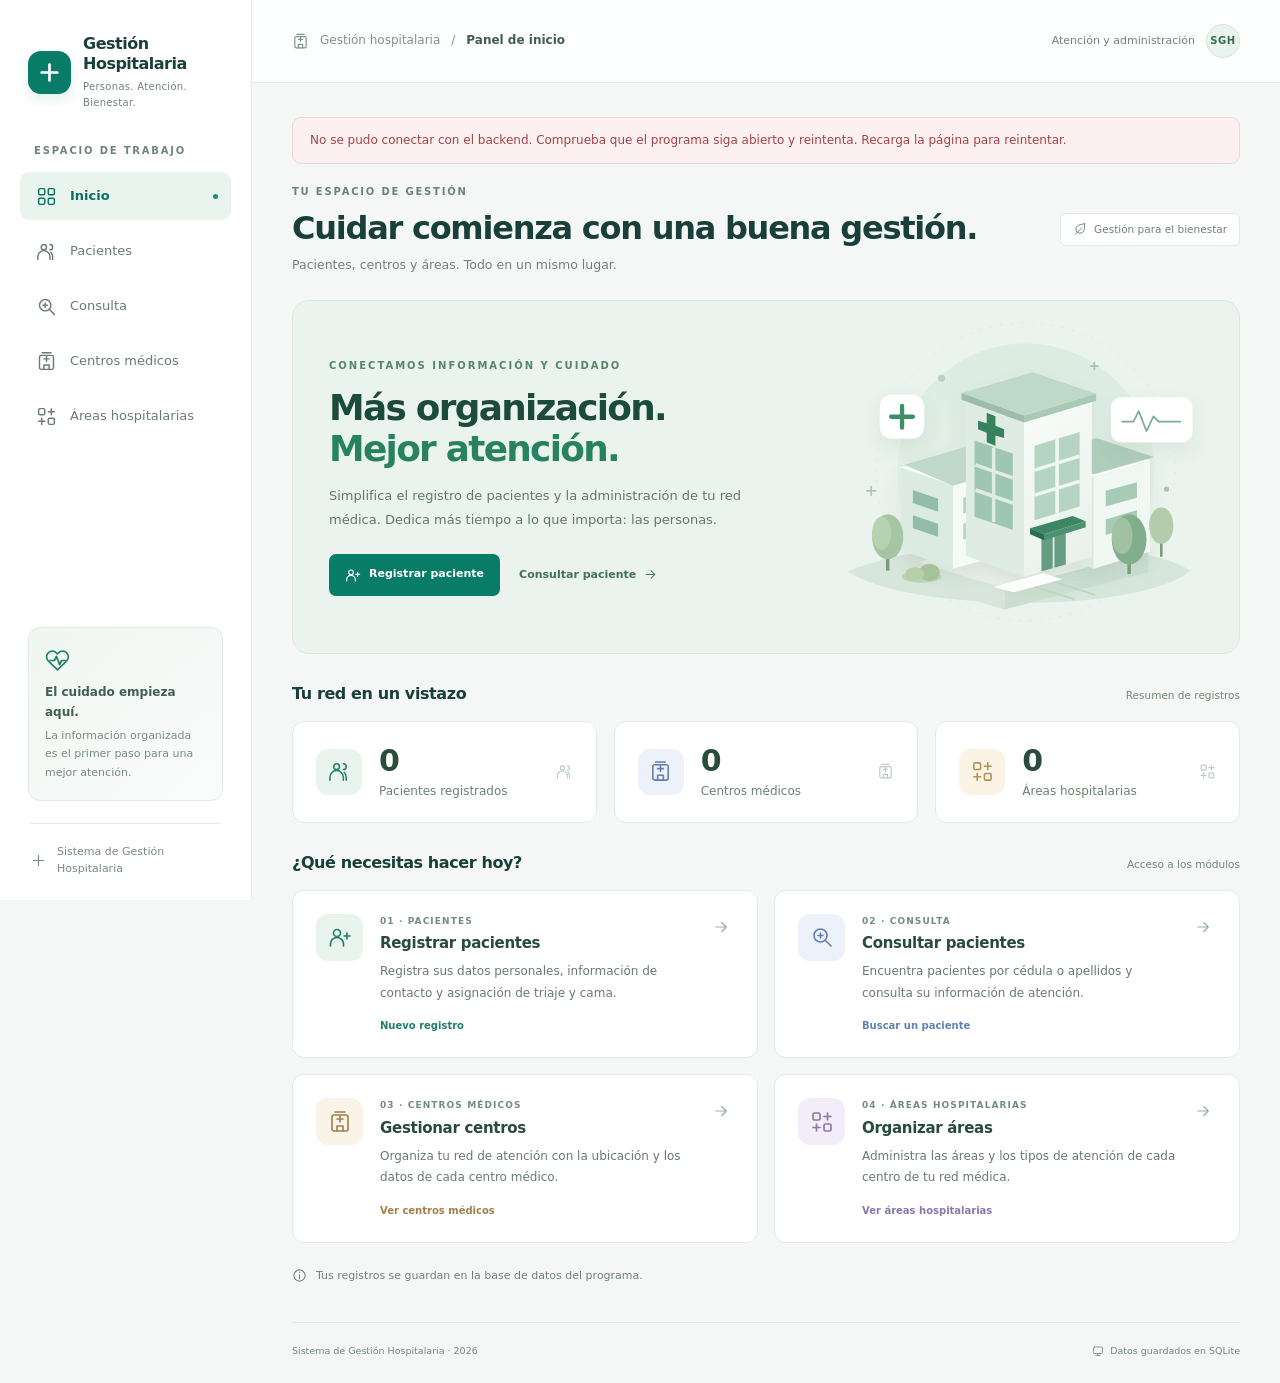
==== frontend/index.html @ 381972f0 "Preparar aplicación hospitalaria Flask y SQLite" ====
<!DOCTYPE html>
<html lang="es">
<head>
<meta charset="utf-8">
<meta name="viewport" content="width=device-width, initial-scale=1">
<title>Inicio · Sistema de Gestión Hospitalaria</title>
<link rel="stylesheet" href="css/style.css">
</head>
<body>

<a class="skip-link" href="#contenido">Saltar al contenido</a>
<header class="topbar">
  <a class="brand" href="index.html" aria-label="Sistema de Gestión Hospitalaria, inicio">
    <span class="brand-mark"><svg class="icon " viewBox="0 0 24 24" aria-hidden="true"><path d="M12 5v14M5 12h14"/></svg></span>
    <span><strong>Gestión<br>Hospitalaria</strong><small>Personas. Atención. Bienestar.</small></span>
  </a>
  <p class="nav-label">ESPACIO DE TRABAJO</p>
  <nav class="nav" aria-label="Navegación principal">
    <a href="index.html" aria-current="page"><svg class="icon " viewBox="0 0 24 24" aria-hidden="true"><rect x="3" y="3" width="7" height="7" rx="1.5"/><rect x="14" y="3" width="7" height="7" rx="1.5"/><rect x="3" y="14" width="7" height="7" rx="1.5"/><rect x="14" y="14" width="7" height="7" rx="1.5"/></svg><span>Inicio</span></a>
    <a href="pacientes.html"><svg class="icon " viewBox="0 0 24 24" aria-hidden="true"><circle cx="9" cy="7" r="3"/><path d="M2 21v-3a7 7 0 0 1 14 0v3M16 4a3 3 0 0 1 0 6m3 11v-3a7 7 0 0 0-2-5"/></svg><span>Pacientes</span></a>
    <a href="consulta.html"><svg class="icon " viewBox="0 0 24 24" aria-hidden="true"><circle cx="10.5" cy="10.5" r="6.5"/><path d="m16 16 5 5M8 10.5h5m-2.5-2.5v5"/></svg><span>Consulta</span></a>
    <a href="centros.html"><svg class="icon " viewBox="0 0 24 24" aria-hidden="true"><rect x="4" y="5" width="16" height="16" rx="2"/><path d="M9 21v-5h6v5M9 9h6m-3-3v6M7 2h10"/></svg><span>Centros médicos</span></a>
    <a href="areas.html"><svg class="icon " viewBox="0 0 24 24" aria-hidden="true"><rect x="3" y="3" width="7" height="7" rx="1.5"/><rect x="14" y="14" width="7" height="7" rx="1.5"/><path d="M17.5 3v7M14 6.5h7M3 17.5h7m-3.5-3.5v7"/></svg><span>Áreas hospitalarias</span></a>
  </nav>
  <div class="sidebar-note">
    <svg class="icon " viewBox="0 0 24 24" aria-hidden="true"><path d="M20.8 4.6a5.5 5.5 0 0 0-7.8 0L12 5.7l-1.1-1.1a5.5 5.5 0 0 0-7.8 7.8L12 21l8.8-8.6a5.5 5.5 0 0 0 0-7.8Z"/><path d="M5 12h4l2-4 3 8 2-4h3"/></svg>
    <strong>El cuidado empieza aquí.</strong>
    <p>La información organizada es el primer paso para una mejor atención.</p>
  </div>
  <div class="sidebar-foot"><svg class="icon " viewBox="0 0 24 24" aria-hidden="true"><path d="M12 5v14M5 12h14"/></svg><span>Sistema de Gestión Hospitalaria</span></div>
</header>
<div class="workspace-bar">
  <div class="workspace-path"><svg class="icon " viewBox="0 0 24 24" aria-hidden="true"><rect x="4" y="5" width="16" height="16" rx="2"/><path d="M9 21v-5h6v5M9 9h6m-3-3v6M7 2h10"/></svg><span>Gestión hospitalaria</span><span>/</span><strong>Panel de inicio</strong></div>
  <div class="workspace-identity"><span>Atención y administración</span><span class="identity-mark" aria-label="Sistema de Gestión Hospitalaria">SGH</span></div>
</div>

<main id="contenido">
  <div class="home-head">
    <div class="page-head">
      <span class="eyebrow">TU ESPACIO DE GESTIÓN</span>
      <h1>Cuidar comienza con una buena gestión.</h1>
      <p>Pacientes, centros y áreas. Todo en un mismo lugar.</p>
    </div>
    <span class="context-tag"><svg class="icon " viewBox="0 0 24 24" aria-hidden="true"><path d="M20 3c0 12-2 16-8 16a7 7 0 0 1-7-7C5 6 12 4 20 3ZM4 21l11-11"/></svg> Gestión para el bienestar</span>
  </div>
  <section class="hero" aria-labelledby="hero-title">
    <div class="hero-copy">
      <span class="eyebrow">CONECTAMOS INFORMACIÓN Y CUIDADO</span>
      <h2 id="hero-title">Más organización.<br><em>Mejor atención.</em></h2>
      <p>Simplifica el registro de pacientes y la administración de tu red médica. Dedica más tiempo a lo que importa: las personas.</p>
      <div class="hero-actions">
        <a class="btn" href="pacientes.html"><svg class="icon " viewBox="0 0 24 24" aria-hidden="true"><circle cx="9" cy="8" r="3.5"/><path d="M2.5 21v-2a6.5 6.5 0 0 1 13 0v2M19 8v6m-3-3h6"/></svg> Registrar paciente</a>
        <a class="text-link" href="consulta.html">Consultar paciente <svg class="icon " viewBox="0 0 24 24" aria-hidden="true"><path d="M5 12h14m-6-6 6 6-6 6"/></svg></a>
      </div>
    </div>
    <img class="hero-art" src="assets/hospital.svg" alt="Ilustración de un centro hospitalario rodeado de jardines" width="540" height="360">
  </section>
  <section aria-labelledby="overview-title">
    <div class="section-heading"><h2 id="overview-title">Tu red en un vistazo</h2><span>Resumen de registros</span></div>
    <div class="stats">
      <div class="stat"><span class="stat-icon"><svg class="icon " viewBox="0 0 24 24" aria-hidden="true"><circle cx="9" cy="7" r="3"/><path d="M2 21v-3a7 7 0 0 1 14 0v3M16 4a3 3 0 0 1 0 6m3 11v-3a7 7 0 0 0-2-5"/></svg></span><div><b id="statPacientes">0</b><span>Pacientes registrados</span></div><svg class="icon " viewBox="0 0 24 24" aria-hidden="true"><circle cx="9" cy="7" r="3"/><path d="M2 21v-3a7 7 0 0 1 14 0v3M16 4a3 3 0 0 1 0 6m3 11v-3a7 7 0 0 0-2-5"/></svg></div>
      <div class="stat"><span class="stat-icon"><svg class="icon " viewBox="0 0 24 24" aria-hidden="true"><rect x="4" y="5" width="16" height="16" rx="2"/><path d="M9 21v-5h6v5M9 9h6m-3-3v6M7 2h10"/></svg></span><div><b id="statCentros">0</b><span>Centros médicos</span></div><svg class="icon " viewBox="0 0 24 24" aria-hidden="true"><rect x="4" y="5" width="16" height="16" rx="2"/><path d="M9 21v-5h6v5M9 9h6m-3-3v6M7 2h10"/></svg></div>
      <div class="stat"><span class="stat-icon"><svg class="icon " viewBox="0 0 24 24" aria-hidden="true"><rect x="3" y="3" width="7" height="7" rx="1.5"/><rect x="14" y="14" width="7" height="7" rx="1.5"/><path d="M17.5 3v7M14 6.5h7M3 17.5h7m-3.5-3.5v7"/></svg></span><div><b id="statAreas">0</b><span>Áreas hospitalarias</span></div><svg class="icon " viewBox="0 0 24 24" aria-hidden="true"><rect x="3" y="3" width="7" height="7" rx="1.5"/><rect x="14" y="14" width="7" height="7" rx="1.5"/><path d="M17.5 3v7M14 6.5h7M3 17.5h7m-3.5-3.5v7"/></svg></div>
    </div>
  </section>
  <section aria-labelledby="modules-title">
    <div class="section-heading"><h2 id="modules-title">¿Qué necesitas hacer hoy?</h2><span>Acceso a los módulos</span></div>
    <div class="grid">
      <a class="modulo m1" href="pacientes.html">
        <span class="module-icon"><svg class="icon " viewBox="0 0 24 24" aria-hidden="true"><circle cx="9" cy="8" r="3.5"/><path d="M2.5 21v-2a6.5 6.5 0 0 1 13 0v2M19 8v6m-3-3h6"/></svg></span>
        <div><span class="module-number">01 · PACIENTES</span><h3>Registrar pacientes</h3><p>Registra sus datos personales, información de contacto y asignación de triaje y cama.</p><span class="module-action">Nuevo registro</span></div>
        <svg class="icon module-arrow" viewBox="0 0 24 24" aria-hidden="true"><path d="M5 12h14m-6-6 6 6-6 6"/></svg>
      </a>
      <a class="modulo m2" href="consulta.html">
        <span class="module-icon"><svg class="icon " viewBox="0 0 24 24" aria-hidden="true"><circle cx="10.5" cy="10.5" r="6.5"/><path d="m16 16 5 5M8 10.5h5m-2.5-2.5v5"/></svg></span>
        <div><span class="module-number">02 · CONSULTA</span><h3>Consultar pacientes</h3><p>Encuentra pacientes por cédula o apellidos y consulta su información de atención.</p><span class="module-action">Buscar un paciente</span></div>
        <svg class="icon module-arrow" viewBox="0 0 24 24" aria-hidden="true"><path d="M5 12h14m-6-6 6 6-6 6"/></svg>
      </a>
      <a class="modulo m3" href="centros.html">
        <span class="module-icon"><svg class="icon " viewBox="0 0 24 24" aria-hidden="true"><rect x="4" y="5" width="16" height="16" rx="2"/><path d="M9 21v-5h6v5M9 9h6m-3-3v6M7 2h10"/></svg></span>
        <div><span class="module-number">03 · CENTROS MÉDICOS</span><h3>Gestionar centros</h3><p>Organiza tu red de atención con la ubicación y los datos de cada centro médico.</p><span class="module-action">Ver centros médicos</span></div>
        <svg class="icon module-arrow" viewBox="0 0 24 24" aria-hidden="true"><path d="M5 12h14m-6-6 6 6-6 6"/></svg>
      </a>
      <a class="modulo m4" href="areas.html">
        <span class="module-icon"><svg class="icon " viewBox="0 0 24 24" aria-hidden="true"><rect x="3" y="3" width="7" height="7" rx="1.5"/><rect x="14" y="14" width="7" height="7" rx="1.5"/><path d="M17.5 3v7M14 6.5h7M3 17.5h7m-3.5-3.5v7"/></svg></span>
        <div><span class="module-number">04 · ÁREAS HOSPITALARIAS</span><h3>Organizar áreas</h3><p>Administra las áreas y los tipos de atención de cada centro de tu red médica.</p><span class="module-action">Ver áreas hospitalarias</span></div>
        <svg class="icon module-arrow" viewBox="0 0 24 24" aria-hidden="true"><path d="M5 12h14m-6-6 6 6-6 6"/></svg>
      </a>
    </div>
  </section>
  <p class="home-note"><svg class="icon " viewBox="0 0 24 24" aria-hidden="true"><circle cx="12" cy="12" r="9"/><path d="M12 11v6m0-10h.01"/></svg> Tus registros se guardan en la base de datos del programa.</p>
</main>

<footer class="pie">
  <span>Sistema de Gestión Hospitalaria · <span id="anio">2026</span></span>
  <span class="footer-note"><svg class="icon " viewBox="0 0 24 24" aria-hidden="true"><rect x="3" y="4" width="18" height="13" rx="2"/><path d="M8 21h8m-4-4v4"/></svg> Datos guardados en SQLite</span>
</footer>

<script src="js/api.js"></script>
<script src="js/ui.js"></script>
<script src="js/inicio.js"></script>
</body>
</html>
---- frontend/css/style.css ----
/* Sistema de Gestión Hospitalaria · Interfaz clínica */
:root {
  color-scheme:light;
  --azul:#183f3a;
  --azul-medio:#087c67;
  --azul-claro:#e9f4f0;
  --verde:#087c67;
  --dorado:#9c742e;
  --rojo:#bd3c46;
  --texto:#253c3a;
  --suave:#71817e;
  --borde:#e3eae7;
  --fondo:#f5f7f6;
  --blanco:#fff;
  --sombra:0 4px 24px #193e3512;
  --sidebar:252px
}
* {
  box-sizing:border-box
}
body {
  margin:0;
  background:var(--fondo);
  color:var(--texto);
  font-family:"Segoe UI",system-ui,-apple-system,sans-serif;
  font-size:14px;
  line-height:1.6;
  -webkit-font-smoothing:antialiased
}
a {
  color:var(--azul-medio)
}
button,input,select,textarea {
  font:inherit
}
button,a,input,select,textarea {
  -webkit-tap-highlight-color:transparent
}
button,a {
  touch-action:manipulation
}
::selection {
  background:#cde9dd;
  color:#143e35
}
:focus-visible {
  outline:3px solid #44a58d;
  outline-offset:4px
}
.icon {
  width:21px;
  height:21px;
  flex:0 0 auto;
  fill:none;
  stroke:currentColor;
  stroke-width:1.65;
  stroke-linecap:round;
  stroke-linejoin:round;
  vertical-align:middle
}
.skip-link {
  position:fixed;
  top:-80px;
  left:16px;
  padding:12px 20px;
  z-index:20;
  background:var(--azul);
  color:#fff;
  border-radius:8px
}
.skip-link:focus {
  top:12px
}
/* Navegación persistente */
.topbar {
  position:fixed;
  inset:0 auto 0 0;
  z-index:5;
  width:var(--sidebar);
  display:flex;
  flex-direction:column;
  padding:34px 20px 22px;
  background:#fff;
  border-right:1px solid var(--borde);
  overflow-y:auto
}
.brand {
  display:flex;
  align-items:center;
  gap:12px;
  text-decoration:none;
  color:var(--azul);
  padding:0 8px 32px
}
.brand-mark {
  width:43px;
  height:43px;
  display:grid;
  place-items:center;
  flex:0 0 auto;
  background:var(--azul-medio);
  color:white;
  border-radius:13px;
  box-shadow:0 5px 12px #087c6721
}
.brand-mark .icon {
  width:27px;
  height:27px;
  stroke-width:2.4
}
.brand strong {
  display:block;
  font-size:16px;
  font-weight:700;
  line-height:1.25;
  letter-spacing:-.5px
}
.brand small {
  display:block;
  font-size:10px;
  margin-top:5px;
  color:var(--suave);
  letter-spacing:.3px
}
.nav-label {
  margin:0 14px 13px;
  font-size:10px;
  font-weight:650;
  letter-spacing:1.8px;
  color:#6f8578
}
.nav {
  display:flex;
  flex-direction:column;
  gap:7px
}
.nav a {
  position:relative;
  display:flex;
  align-items:center;
  gap:13px;
  min-height:48px;
  padding:12px 16px;
  border-radius:9px;
  color:#697b75;
  text-decoration:none;
  font-size:13px;
  transition:color .18s,background .18s
}
.nav a:hover {
  background:#f3f7f5;
  color:var(--azul)
}
.nav a.activo {
  color:#08715e;
  background:#e9f4ef;
  font-weight:650
}
.nav a.activo::after {
  content:"";
  position:absolute;
  right:13px;
  width:5px;
  height:5px;
  border-radius:50%;
  background:#15917a
}
.sidebar-note {
  margin:auto 8px 22px;
  padding:20px 16px 17px;
  border:1px solid #e3ebe6;
  background:linear-gradient(140deg,#f0f6f2,#fafcfb);
  border-radius:12px
}
.sidebar-note>.icon {
  color:#25806a;
  width:25px;
  height:25px;
  margin-bottom:10px
}
.sidebar-note strong {
  display:block;
  color:#3f6055;
  font-size:12px;
  font-weight:650
}
.sidebar-note p {
  margin:5px 0 0;
  font-size:11px;
  color:#788c82;
  line-height:1.7
}
.sidebar-foot {
  display:flex;
  align-items:center;
  gap:10px;
  margin:0 10px;
  padding-top:19px;
  border-top:1px solid var(--borde);
  color:#788a82;
  font-size:11px
}
.sidebar-foot .icon {
  width:17px;
  height:17px
}
/* Espacio de trabajo */
.workspace-bar {
  margin-left:var(--sidebar);
  min-height:83px;
  padding:18px 40px;
  background:#ffffffd9;
  border-bottom:1px solid var(--borde);
  display:flex;
  align-items:center;
  justify-content:space-between;
  gap:18px
}
.workspace-path {
  display:flex;
  align-items:center;
  gap:11px;
  font-size:12px;
  color:#83928b
}
.workspace-path .icon {
  width:17px;
  height:17px
}
.workspace-path strong {
  font-weight:550;
  color:#415d52
}
.workspace-identity {
  display:flex;
  align-items:center;
  gap:11px
}
.workspace-identity>span:first-child {
  font-size:11px;
  color:var(--suave)
}
.identity-mark {
  display:grid;
  place-items:center;
  width:34px;
  height:34px;
  border:1px solid #d5e7dd;
  background:#eaf3ed;
  color:#376d56;
  border-radius:50%;
  font-size:10px;
  font-weight:700;
  letter-spacing:.5px
}
main {
  max-width:1460px;
  margin:0 auto 0 var(--sidebar);
  padding:34px 40px 38px;
  min-height:calc(100vh - 163px)
}
.page-head {
  position:relative;
  margin-bottom:27px;
  padding-right:54px
}
.page-head::after {
  content:"+";
  position:absolute;
  right:3px;
  top:6px;
  display:grid;
  place-items:center;
  width:45px;
  height:45px;
  font-size:27px;
  color:#5b8d79;
  background:#e8f0eb;
  border:1px solid #dce8e0;
  border-radius:14px
}
.eyebrow {
  display:block;
  margin-bottom:9px;
  color:#69847a;
  font-size:10px;
  font-weight:700;
  letter-spacing:1.8px;
  text-transform:uppercase
}
.page-head h1 {
  margin:0 0 7px;
  color:var(--azul);
  font-size:clamp(27px,2.5vw,36px);
  line-height:1.2;
  font-weight:650;
  letter-spacing:-1.25px
}
.page-head p {
  margin:0;
  color:var(--suave);
  font-size:12.5px
}
.crumbs {
  display:flex;
  align-items:center;
  gap:9px;
  color:#83928b;
  font-size:11px;
  margin-bottom:21px
}
.crumbs a {
  text-decoration:none;
  color:#58776a
}
.crumbs a:hover {
  text-decoration:underline
}
/* Panel de inicio */
.home-head {
  display:flex;
  align-items:center;
  justify-content:space-between;
  gap:20px;
  margin-bottom:25px
}
.home-head .page-head {
  margin:0;
  padding:0
}
.home-head .page-head::after {
  display:none
}
.context-tag {
  display:flex;
  align-items:center;
  gap:7px;
  padding:7px 12px;
  border:1px solid #dfe7e1;
  background:#fff;
  border-radius:6px;
  color:#6e8377;
  font-size:10.5px;
  white-space:nowrap
}
.context-tag .icon {
  width:14px;
  height:14px
}
.hero {
  position:relative;
  display:grid;
  grid-template-columns:1.2fr 1fr;
  align-items:center;
  min-height:289px;
  margin-bottom:25px;
  padding:32px 36px;
  border:1px solid #dbe9e0;
  border-radius:17px;
  overflow:hidden;
  background:#eaf3ed
}
.hero-copy {
  position:relative;
  z-index:1
}
.hero .eyebrow {
  color:#56856c;
  margin-bottom:13px;
  letter-spacing:2px
}
.hero h2 {
  max-width:470px;
  margin:0 0 14px;
  color:#1c4b3d;
  font-size:clamp(29px,2.8vw,42px);
  font-weight:600;
  letter-spacing:-1.7px;
  line-height:1.15
}
.hero h2 em {
  font-style:normal;
  color:#288161
}
.hero p {
  max-width:440px;
  margin:0;
  color:#60796a;
  font-size:13px;
  line-height:1.85
}
.hero-actions {
  display:flex;
  flex-wrap:wrap;
  align-items:center;
  gap:19px;
  margin-top:22px
}
.hero-actions .btn {
  display:inline-flex;
  align-items:center;
  gap:8px;
  font-size:11px;
  padding:10px 15px
}
.hero-actions .btn .icon {
  width:16px;
  height:16px
}
.text-link {
  display:inline-flex;
  align-items:center;
  gap:7px;
  color:#45705a;
  text-decoration:none;
  font-size:11px;
  font-weight:600
}
.text-link:hover {
  color:#0b7657
}
.text-link .icon {
  width:15px;
  height:15px
}
.hero-art {
  height:auto;
  width:118%;
  max-width:510px;
  margin:-12px -35px -12px -15px;
  justify-self:center
}
.section-heading {
  display:flex;
  align-items:baseline;
  justify-content:space-between;
  gap:20px;
  margin:27px 0 14px
}
.section-heading h2 {
  font-size:16px;
  color:var(--azul);
  letter-spacing:-.4px;
  font-weight:650;
  margin:0
}
.section-heading>span {
  font-size:10.5px;
  color:#718779
}
.stats {
  display:grid;
  grid-template-columns:repeat(3,minmax(0,1fr));
  gap:17px
}
.stat {
  display:flex;
  align-items:center;
  gap:17px;
  position:relative;
  background:#fff;
  border:1px solid var(--borde);
  border-radius:12px;
  padding:21px 23px
}
.stat-icon {
  display:grid;
  place-items:center;
  width:46px;
  height:46px;
  flex:0 0 auto;
  color:#29816c;
  background:#e9f4ef;
  border-radius:12px
}
.stat:nth-child(2) .stat-icon {
  background:#edf1fa;
  color:#647fac
}
.stat:nth-child(3) .stat-icon {
  background:#fbf3e5;
  color:#b49154
}
.stat-icon .icon {
  width:23px;
  height:23px
}
.stat b {
  display:block;
  color:#284d3e;
  font-size:30px;
  font-weight:600;
  line-height:1.2;
  font-variant-numeric:tabular-nums;
  letter-spacing:-1px
}
.stat span:not(.stat-icon) {
  color:#6d8074;
  font-size:12px
}
.stat>.icon {
  margin-left:auto;
  color:#bdccc3;
  width:17px;
  height:17px
}
.grid {
  display:grid;
  grid-template-columns:repeat(2,minmax(0,1fr));
  gap:16px
}
.modulo {
  --accent:#207e69;
  --tint:#eaf4ee;
  position:relative;
  display:grid;
  grid-template-columns:47px 1fr 22px;
  gap:17px;
  align-items:start;
  background:#fff;
  border:1px solid var(--borde);
  border-radius:12px;
  padding:23px;
  color:var(--texto);
  text-decoration:none;
  transition:transform .2s,box-shadow .2s,border-color .2s
}
.modulo:hover {
  transform:translateY(-3px);
  border-color:#bcd3c7;
  box-shadow:0 8px 24px #234a3a0c
}
.module-icon {
  display:grid;
  place-items:center;
  width:47px;
  height:47px;
  background:var(--tint);
  color:var(--accent);
  border-radius:12px
}
.module-icon .icon {
  width:24px;
  height:24px
}
.module-number {
  display:block;
  color:#738c7c;
  font-size:9px;
  letter-spacing:1.1px;
  margin:0 0 5px;
  font-weight:600
}
.modulo h3 {
  margin:0 0 7px;
  font-size:15px;
  line-height:1.4;
  font-weight:650;
  color:#294b3e;
  letter-spacing:-.3px
}
.modulo p {
  margin:0;
  color:#687b70;
  font-size:12px;
  line-height:1.8;
  max-width:320px
}
.module-arrow {
  color:#97afa1;
  margin-top:4px;
  transition:transform .2s;
  width:18px;
  height:18px
}
.modulo:hover .module-arrow {
  transform:translateX(3px);
  color:var(--accent)
}
.module-action {
  display:block;
  margin-top:14px;
  font-size:10px;
  font-weight:600;
  color:var(--accent)
}
.modulo.m2 {
  --accent:#6081b2;
  --tint:#edf2fa
}
.modulo.m3 {
  --accent:#a1814b;
  --tint:#faf3e8
}
.modulo.m4 {
  --accent:#8a78a9;
  --tint:#f2edf8
}
.home-note {
  display:flex;
  align-items:center;
  gap:9px;
  margin:24px 0 0;
  color:#6d8275;
  font-size:11px
}
.home-note .icon {
  width:15px;
  height:15px
}
/* Formularios y acciones */
.card {
  background:#fff;
  border:1px solid var(--borde);
  border-radius:14px;
  padding:26px 27px;
  margin-bottom:23px;
  box-shadow:0 3px 12px #224b3703
}
.card h2 {
  display:flex;
  align-items:center;
  justify-content:space-between;
  gap:14px;
  margin:0 0 24px;
  color:#284c3d;
  font-size:16px;
  font-weight:650;
  letter-spacing:-.3px
}
.card h2 .heading-title {
  display:flex;
  align-items:center;
  gap:11px
}
.heading-title>.icon {
  color:#54846d;
  width:20px;
  height:20px
}
.card h2 .hint {
  color:#7b9184;
  background:#f0f5f1;
  border:1px solid #e7eee8;
  padding:4px 10px;
  border-radius:6px;
  font-size:10px;
  font-weight:500;
  letter-spacing:0
}
.form-caption {
  margin:-15px 0 25px;
  color:#728578;
  font-size:12px
}
.form-grid {
  display:grid;
  grid-template-columns:repeat(3,minmax(0,1fr));
  gap:15px 24px
}
.campo {
  display:flex;
  flex-direction:column;
  min-width:0;
  gap:7px
}
.campo label {
  font-size:12px;
  font-weight:600;
  color:#496454
}
.campo label .req {
  color:#b65e65;
  margin-left:3px
}
.campo label .hint {
  color:#94a298;
  font-size:10px;
  font-weight:400;
  margin-left:5px
}
.campo input,.campo select,.campo textarea {
  width:100%;
  min-height:44px;
  padding:10px 13px;
  border:1px solid #dce6df;
  border-radius:7px;
  background:#fcfdfc;
  color:#344f40;
  font-size:13px;
  transition:border-color .18s,box-shadow .18s,background .18s
}
.campo input::placeholder,.campo textarea::placeholder {
  color:#86988b;
  opacity:1
}
.campo input:hover,.campo select:hover,.campo textarea:hover {
  border-color:#b6cbbd
}
.campo input:focus,.campo select:focus,.campo textarea:focus {
  outline:none;
  border-color:#5aab8f;
  box-shadow:0 0 0 3px #16846412;
  background:#fff
}
.campo select {
  appearance:none;
  background-image:url("data:image/svg+xml,%3Csvg xmlns='http://www.w3.org/2000/svg' width='18' height='18' viewBox='0 0 24 24' fill='none' stroke='%237b9283' stroke-width='1.7' stroke-linecap='round' stroke-linejoin='round'%3E%3Cpath d='m7 10 5 5 5-5'/%3E%3C/svg%3E");
  background-repeat:no-repeat;
  background-position:right 12px center;
  padding-right:36px
}
.campo .error {
  min-height:14px;
  font-size:10px;
  color:var(--rojo);
  line-height:1.5
}
.campo input.invalido,.campo select.invalido {
  background:#fffbfb;
  border-color:#d9868c
}
.acciones {
  display:flex;
  align-items:center;
  gap:11px;
  flex-wrap:wrap;
  border-top:1px solid #edf1ed;
  margin-top:18px;
  padding-top:22px
}
.btn {
  display:inline-flex;
  align-items:center;
  justify-content:center;
  gap:8px;
  min-height:42px;
  font-size:12px;
  font-weight:600;
  line-height:1.5;
  padding:10px 19px;
  border:1px solid transparent;
  border-radius:7px;
  background:#087c67;
  color:white;
  cursor:pointer;
  text-decoration:none;
  transition:background .18s,box-shadow .18s,border-color .18s
}
.btn>.icon {
  width:16px;
  height:16px
}
.btn:hover {
  background:#09614f;
  box-shadow:0 3px 8px #165b3918
}
.btn:active {
  transform:translateY(1px)
}
.btn.secundario {
  color:#687e70;
  background:#fff;
  border-color:#dfe7e1
}
.btn.secundario:hover {
  background:#f3f7f4;
  border-color:#b6c9bd
}
.btn.chico {
  min-height:31px;
  padding:5px 11px;
  font-size:11px;
  border-color:#e4ebe6;
  font-weight:500;
  white-space:nowrap
}
.btn[data-eliminar] {
  color:#a8686c;
  border-color:#f0e5e6;
  background:#fffcfc
}
.btn[data-eliminar]:hover {
  background:#fbefef;
  border-color:#e5bfc2
}
/* Mensajes y estados */
.alerta {
  display:none;
  border:1px solid transparent;
  border-radius:9px;
  padding:13px 17px;
  font-size:12px;
  margin-bottom:20px
}
.alerta.visible {
  display:block;
  animation:appear .2s ease-out
}
.alerta.ok {
  background:#eaf6ee;
  border-color:#cee8d8;
  color:#35704b
}
.alerta.error {
  background:#fdf0f0;
  border-color:#f0d6d8;
  color:#a3434c
}
.alerta.info {
  background:#edf4f9;
  border-color:#d4e5ef;
  color:#3c6d85
}
.vacio-estado {
  padding:35px 22px;
  border:1px dashed #d8e5dc;
  border-radius:10px;
  background:#f8fbf9;
  text-align:center;
  color:#829588;
  font-size:12px
}
/* Listados y fichas */
.tabla-wrap {
  overflow-x:auto;
  border:1px solid #e7ede8;
  border-radius:9px
}
table.tabla {
  width:100%;
  border-collapse:collapse;
  text-align:left;
  font-size:12px
}
table.tabla th {
  padding:13px 16px;
  background:#f3f7f4;
  color:#667f6e;
  font-size:10px;
  letter-spacing:.65px;
  text-transform:uppercase;
  font-weight:600;
  white-space:nowrap;
  border-bottom:1px solid #e7ede8
}
table.tabla td {
  padding:16px;
  color:#6b8172;
  border-bottom:1px solid #edf1ee;
  vertical-align:middle
}
table.tabla tbody tr:last-child td {
  border-bottom:0
}
table.tabla tbody tr:hover {
  background:#f8fbf9
}
table.tabla td:first-child {
  color:#355944;
  font-weight:500
}
#tablaPacientes td:nth-child(2),#tablaConsulta td:nth-child(2) {
  color:#355944;
  font-weight:600;
  min-width:190px
}
table.tabla td.num {
  text-align:center
}
table.tabla .vacio {
  padding:38px 20px;
  color:var(--suave);
  text-align:center;
  font-weight:400
}
.tag {
  display:inline-flex;
  align-items:center;
  gap:5px;
  white-space:nowrap;
  padding:4px 9px;
  background:#f0f3f1;
  color:#677e6d;
  font-size:10px;
  font-weight:600;
  line-height:1.6;
  border-radius:5px
}
.tag::before {
  content:"";
  width:4px;
  height:4px;
  border-radius:50%;
  background:currentColor
}
.tag.n1 {
  color:#b05460;
  background:#faecee
}
.tag.n2 {
  color:#b38239;
  background:#fbf1e3
}
.tag.n3 {
  color:#a08d39;
  background:#f8f5df
}
.tag.n4,.tag.ok {
  color:#4e8b65;
  background:#eaf4ed
}
.tag.sin {
  color:#6c8071;
  background:#f1f4f2
}
.buscador {
  display:flex;
  align-items:flex-end;
  gap:16px;
  flex-wrap:wrap;
  margin-bottom:22px
}
.buscador .campo {
  flex:1 1 240px
}
.card:has(#tablaPacientes)>.buscador {
  max-width:390px
}
.card:has(#tablaAreas)>.buscador {
  max-width:330px
}
#formConsulta .buscador {
  margin-bottom:0;
  align-items:flex-start
}
#formConsulta .buscador>div:last-child {
  padding-top:25px
}
#resultado:not(:empty) {
  border-top:1px solid var(--borde);
  margin-top:24px;
  padding-top:24px
}
.ficha {
  border:1px solid #dae9e0;
  border-radius:11px;
  padding:22px;
  background:#fbfdfb;
  margin-bottom:14px
}
.ficha:last-child {
  margin-bottom:0
}
.ficha header {
  display:flex;
  align-items:flex-start;
  justify-content:space-between;
  gap:14px;
  padding-bottom:16px;
  margin-bottom:18px;
  border-bottom:1px solid #e6eee8
}
.ficha h3 {
  margin:0 0 3px;
  font-size:16px;
  font-weight:600;
  color:#315e46;
  letter-spacing:-.3px
}
.ficha .cedula {
  color:#8a9b8e;
  font-size:11px
}
.ficha dl {
  display:grid;
  grid-template-columns:repeat(auto-fit,minmax(140px,1fr));
  gap:18px;
  margin:0
}
.ficha dt {
  color:#92a194;
  font-size:9px;
  text-transform:uppercase;
  letter-spacing:.7px
}
.ficha dd {
  margin:5px 0 0;
  color:#4f705b;
  font-size:12px
}
/* Pie y adaptaciones */
footer.pie {
  margin-left:calc(var(--sidebar) + 40px);
  margin-right:40px;
  padding:20px 0 24px;
  border-top:1px solid #e1e9e3;
  color:#718879;
  display:flex;
  justify-content:space-between;
  gap:12px;
  flex-wrap:wrap;
  font-size:9.5px
}
.footer-note {
  display:flex;
  align-items:center;
  gap:6px
}
.footer-note .icon {
  width:12px;
  height:12px
}
@keyframes appear {
  from {
    opacity:0;
    transform:translateY(-4px)
  }
  to {
    opacity:1;
    transform:translateY(0)
  }
  
}
@media(min-width:1800px) {
  main {
    margin-left:auto;
    margin-right:auto;
    padding-left:calc(var(--sidebar) + 40px);
    max-width:1660px
  }
  
}
@media(max-width:1200px) {
  :root {
    --sidebar:222px
  }
  .topbar {
    padding-left:14px;
    padding-right:14px
  }
  .brand {
    gap:10px;
    padding-left:4px
  }
  .brand strong {
    font-size:15px
  }
  .brand small {
    font-size:9px
  }
  main {
    padding:30px 28px
  }
  .workspace-bar {
    padding-left:28px;
    padding-right:28px
  }
  .hero {
    padding:29px;
    grid-template-columns:1.3fr 1fr
  }
  .hero h2 {
    font-size:32px
  }
  .hero-art {
    width:130%
  }
  .stat {
    padding:19px 17px;
    gap:12px
  }
  .stat>.icon {
    display:none
  }
  .modulo {
    padding:20px;
    gap:13px
  }
  footer.pie {
    margin-left:calc(var(--sidebar) + 28px);
    margin-right:28px
  }
  
}
@media(max-width:960px) {
  .form-grid {
    grid-template-columns:repeat(2,minmax(0,1fr))
  }
  .hero {
    grid-template-columns:1.5fr 1fr
  }
  .hero h2 {
    font-size:28px
  }
  .hero-art {
    width:155%;
    margin-right:-50px;
    opacity:.85
  }
  .hero-actions {
    gap:13px
  }
  .hero p {
    font-size:11px
  }
  .stat {
    flex-direction:column;
    align-items:flex-start;
    gap:12px;
    padding:18px
  }
  .modulo {
    grid-template-columns:36px 1fr;
    padding:19px 16px;
    gap:12px
  }
  .module-icon {
    width:36px;
    height:36px;
    border-radius:9px
  }
  .module-icon .icon {
    width:20px;
    height:20px
  }
  .module-arrow {
    display:none
  }
  .home-head .context-tag {
    display:none
  }
  .card {
    padding:23px
  }
  
}
@media(max-width:760px) {
  .topbar {
    position:relative;
    width:auto;
    padding:20px 20px 13px;
    border-right:0;
    border-bottom:1px solid var(--borde)
  }
  .brand {
    padding:0 0 21px
  }
  .brand strong {
    font-size:16px
  }
  .brand small {
    font-size:10px
  }
  .brand strong br {
    display:none
  }
  .nav-label,.sidebar-note,.sidebar-foot {
    display:none
  }
  .nav {
    flex-direction:row;
    gap:5px;
    overflow-x:auto;
    scrollbar-width:thin
  }
  .nav a {
    min-height:42px;
    padding:10px 12px;
    gap:7px;
    flex:0 0 auto;
    font-size:11px
  }
  .nav a .icon {
    width:17px;
    height:17px
  }
  .nav a.activo::after {
    display:none
  }
  .workspace-bar {
    margin-left:0;
    min-height:55px;
    padding:11px 22px
  }
  .workspace-identity>span:first-child {
    display:none
  }
  .identity-mark {
    width:28px;
    height:28px;
    font-size:8px
  }
  .workspace-path {
    font-size:10px
  }
  main {
    margin-left:0;
    padding:27px 22px 30px;
    min-height:0
  }
  .hero {
    min-height:265px
  }
  .hero h2 {
    font-size:31px
  }
  .hero-art {
    width:135%;
    margin-right:-20px
  }
  .stat {
    flex-direction:row;
    gap:13px;
    padding:18px 14px
  }
  .stat-icon {
    width:36px;
    height:36px;
    border-radius:9px
  }
  .stat-icon .icon {
    width:20px;
    height:20px
  }
  .stat b {
    font-size:26px
  }
  .stat span:not(.stat-icon) {
    font-size:9px
  }
  .modulo {
    grid-template-columns:42px 1fr;
    padding:22px 18px
  }
  .module-icon {
    width:42px;
    height:42px
  }
  footer.pie {
    margin-left:22px;
    margin-right:22px
  }
  
}
@media(max-width:540px) {
  .nav { display: grid; grid-template-columns: repeat(5,minmax(0,1fr)); gap: 3px; overflow: visible; }
  .nav a { flex-direction: column; align-items: center; justify-content: flex-start; gap: 5px; min-height: 61px; padding: 9px 2px; font-size: 9px; line-height: 1.4; text-align: center; }
  .nav a span { white-space: normal; }

  .brand strong br {
    display:block
  }
  .brand strong {
    font-size:15px
  }
  .topbar {
    padding:18px 16px 11px
  }
  main {
    padding:24px 16px 28px
  }
  .workspace-bar {
    padding-left:16px;
    padding-right:16px
  }
  .page-head h1 {
    font-size:28px
  }
  .page-head p {
    font-size:11.5px
  }
  .hero {
    display:block;
    min-height:0;
    padding:28px 25px 0
  }
  .hero h2 {
    font-size:35px;
    max-width:310px
  }
  .hero p {
    font-size:12px
  }
  .hero-art {
    display:block;
    width:100%;
    max-width:360px;
    margin:-5px auto -22px;
    height:215px;
    object-fit:contain
  }
  .hero-actions {
    gap:16px
  }
  .stats {
    gap:8px
  }
  .stat {
    flex-direction:column;
    gap:10px;
    padding:15px 12px
  }
  .stat span:not(.stat-icon) {
    font-size:9px;
    line-height:1.5;
    display:block;
    margin-top:4px
  }
  .stat b {
    font-size:28px
  }
  .section-heading {
    gap:10px;
    margin-top:25px
  }
  .section-heading>span {
    font-size:9px
  }
  .grid {
    grid-template-columns:1fr;
    gap:12px
  }
  .modulo {
    grid-template-columns:43px 1fr 18px;
    padding:22px 18px
  }
  .module-arrow {
    display:block
  }
  .modulo p {
    font-size:11.5px
  }
  .card {
    padding:22px 18px;
    border-radius:12px
  }
  .card h2 {
    font-size:15px;
    gap:8px;
    align-items:flex-start
  }
  .card h2 .hint {
    font-size:9px;
    white-space:nowrap
  }
  .heading-title {
    gap:8px
  }
  .form-grid {
    grid-template-columns:1fr;
    gap:10px
  }
  .campo input,.campo select,.campo textarea {
    font-size:16px
  }
  .campo label {
    font-size:12px
  }
  .buscador {
    gap:12px
  }
  #formConsulta .buscador .campo {
    flex-basis:100% !important
  }
  #formConsulta .buscador>div:last-child {
    padding-top:0;
    width:100%
  }
  #formConsulta .buscador .btn {
    width:100%
  }
  .ficha {
    padding:18px
  }
  .ficha dl {
    grid-template-columns:1fr 1fr
  }
  .ficha h3 {
    font-size:14px
  }
  .home-note {
    align-items:flex-start;
    font-size:10px
  }
  footer.pie {
    margin-left:16px;
    margin-right:16px;
    font-size:9px
  }
  
}
@media(prefers-reduced-motion:reduce) {
  *,*::before,*::after {
    animation:none !important;
    transition:none !important;
    scroll-behavior:auto !important
  }
  
}
@media print {
  .topbar,.workspace-bar,.acciones,.buscador,footer.pie,.skip-link,.hero-actions,table .btn {
    display:none
  }
  body {
    background:#fff
  }
  main {
    margin:0;
    padding:0;
    max-width:none
  }
  .card {
    box-shadow:none;
    break-inside:avoid
  }
  .tabla-wrap {
    overflow:visible
  }
  .hero {
    break-inside:avoid
  }
  
}
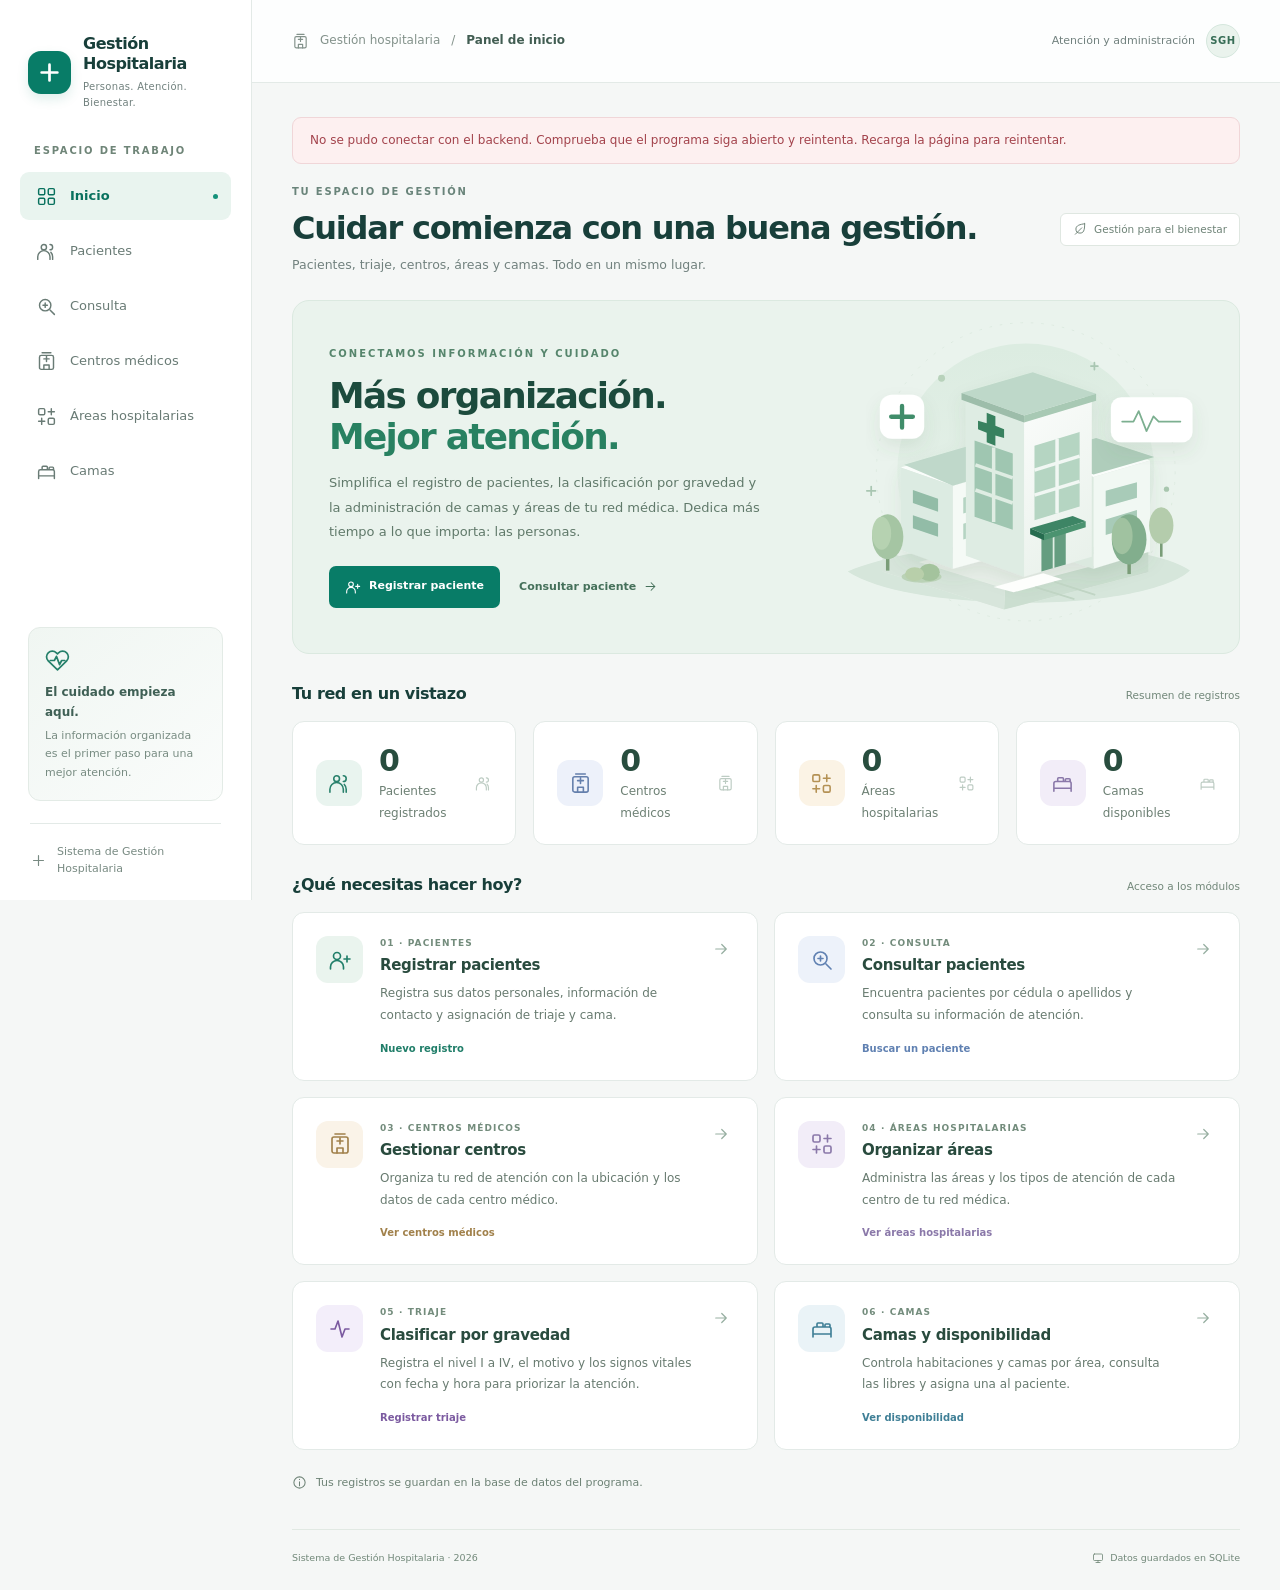
==== commit a7a53911: "Implementar el Sprint 2 con triaje, habitaciones y camas Clasifica pacientes por gravedad con signos" ====
--- a/frontend/index.html
+++ b/frontend/index.html
@@ -21,6 +21,7 @@
     <a href="consulta.html"><svg class="icon " viewBox="0 0 24 24" aria-hidden="true"><circle cx="10.5" cy="10.5" r="6.5"/><path d="m16 16 5 5M8 10.5h5m-2.5-2.5v5"/></svg><span>Consulta</span></a>
     <a href="centros.html"><svg class="icon " viewBox="0 0 24 24" aria-hidden="true"><rect x="4" y="5" width="16" height="16" rx="2"/><path d="M9 21v-5h6v5M9 9h6m-3-3v6M7 2h10"/></svg><span>Centros médicos</span></a>
     <a href="areas.html"><svg class="icon " viewBox="0 0 24 24" aria-hidden="true"><rect x="3" y="3" width="7" height="7" rx="1.5"/><rect x="14" y="14" width="7" height="7" rx="1.5"/><path d="M17.5 3v7M14 6.5h7M3 17.5h7m-3.5-3.5v7"/></svg><span>Áreas hospitalarias</span></a>
+    <a href="camas.html"><svg class="icon " viewBox="0 0 24 24" aria-hidden="true"><path d="M3 20v-8a2 2 0 0 1 2-2h14a2 2 0 0 1 2 2v8M3 17h18M7 10V7a1 1 0 0 1 1-1h4a1 1 0 0 1 1 1v3M15 10V8a1 1 0 0 1 1-1h3a1 1 0 0 1 1 1v2"/></svg><span>Camas</span></a>
   </nav>
   <div class="sidebar-note">
     <svg class="icon " viewBox="0 0 24 24" aria-hidden="true"><path d="M20.8 4.6a5.5 5.5 0 0 0-7.8 0L12 5.7l-1.1-1.1a5.5 5.5 0 0 0-7.8 7.8L12 21l8.8-8.6a5.5 5.5 0 0 0 0-7.8Z"/><path d="M5 12h4l2-4 3 8 2-4h3"/></svg>
@@ -39,7 +40,7 @@
     <div class="page-head">
       <span class="eyebrow">TU ESPACIO DE GESTIÓN</span>
       <h1>Cuidar comienza con una buena gestión.</h1>
-      <p>Pacientes, centros y áreas. Todo en un mismo lugar.</p>
+      <p>Pacientes, triaje, centros, áreas y camas. Todo en un mismo lugar.</p>
     </div>
     <span class="context-tag"><svg class="icon " viewBox="0 0 24 24" aria-hidden="true"><path d="M20 3c0 12-2 16-8 16a7 7 0 0 1-7-7C5 6 12 4 20 3ZM4 21l11-11"/></svg> Gestión para el bienestar</span>
   </div>
@@ -47,7 +48,7 @@
     <div class="hero-copy">
       <span class="eyebrow">CONECTAMOS INFORMACIÓN Y CUIDADO</span>
       <h2 id="hero-title">Más organización.<br><em>Mejor atención.</em></h2>
-      <p>Simplifica el registro de pacientes y la administración de tu red médica. Dedica más tiempo a lo que importa: las personas.</p>
+      <p>Simplifica el registro de pacientes, la clasificación por gravedad y la administración de camas y áreas de tu red médica. Dedica más tiempo a lo que importa: las personas.</p>
       <div class="hero-actions">
         <a class="btn" href="pacientes.html"><svg class="icon " viewBox="0 0 24 24" aria-hidden="true"><circle cx="9" cy="8" r="3.5"/><path d="M2.5 21v-2a6.5 6.5 0 0 1 13 0v2M19 8v6m-3-3h6"/></svg> Registrar paciente</a>
         <a class="text-link" href="consulta.html">Consultar paciente <svg class="icon " viewBox="0 0 24 24" aria-hidden="true"><path d="M5 12h14m-6-6 6 6-6 6"/></svg></a>
@@ -61,6 +62,7 @@
       <div class="stat"><span class="stat-icon"><svg class="icon " viewBox="0 0 24 24" aria-hidden="true"><circle cx="9" cy="7" r="3"/><path d="M2 21v-3a7 7 0 0 1 14 0v3M16 4a3 3 0 0 1 0 6m3 11v-3a7 7 0 0 0-2-5"/></svg></span><div><b id="statPacientes">0</b><span>Pacientes registrados</span></div><svg class="icon " viewBox="0 0 24 24" aria-hidden="true"><circle cx="9" cy="7" r="3"/><path d="M2 21v-3a7 7 0 0 1 14 0v3M16 4a3 3 0 0 1 0 6m3 11v-3a7 7 0 0 0-2-5"/></svg></div>
       <div class="stat"><span class="stat-icon"><svg class="icon " viewBox="0 0 24 24" aria-hidden="true"><rect x="4" y="5" width="16" height="16" rx="2"/><path d="M9 21v-5h6v5M9 9h6m-3-3v6M7 2h10"/></svg></span><div><b id="statCentros">0</b><span>Centros médicos</span></div><svg class="icon " viewBox="0 0 24 24" aria-hidden="true"><rect x="4" y="5" width="16" height="16" rx="2"/><path d="M9 21v-5h6v5M9 9h6m-3-3v6M7 2h10"/></svg></div>
       <div class="stat"><span class="stat-icon"><svg class="icon " viewBox="0 0 24 24" aria-hidden="true"><rect x="3" y="3" width="7" height="7" rx="1.5"/><rect x="14" y="14" width="7" height="7" rx="1.5"/><path d="M17.5 3v7M14 6.5h7M3 17.5h7m-3.5-3.5v7"/></svg></span><div><b id="statAreas">0</b><span>Áreas hospitalarias</span></div><svg class="icon " viewBox="0 0 24 24" aria-hidden="true"><rect x="3" y="3" width="7" height="7" rx="1.5"/><rect x="14" y="14" width="7" height="7" rx="1.5"/><path d="M17.5 3v7M14 6.5h7M3 17.5h7m-3.5-3.5v7"/></svg></div>
+      <div class="stat"><span class="stat-icon"><svg class="icon " viewBox="0 0 24 24" aria-hidden="true"><path d="M3 20v-8a2 2 0 0 1 2-2h14a2 2 0 0 1 2 2v8M3 17h18M7 10V7a1 1 0 0 1 1-1h4a1 1 0 0 1 1 1v3M15 10V8a1 1 0 0 1 1-1h3a1 1 0 0 1 1 1v2"/></svg></span><div><b id="statCamas">0</b><span>Camas disponibles</span></div><svg class="icon " viewBox="0 0 24 24" aria-hidden="true"><path d="M3 20v-8a2 2 0 0 1 2-2h14a2 2 0 0 1 2 2v8M3 17h18M7 10V7a1 1 0 0 1 1-1h4a1 1 0 0 1 1 1v3M15 10V8a1 1 0 0 1 1-1h3a1 1 0 0 1 1 1v2"/></svg></div>
     </div>
   </section>
   <section aria-labelledby="modules-title">
@@ -86,6 +88,16 @@
         <div><span class="module-number">04 · ÁREAS HOSPITALARIAS</span><h3>Organizar áreas</h3><p>Administra las áreas y los tipos de atención de cada centro de tu red médica.</p><span class="module-action">Ver áreas hospitalarias</span></div>
         <svg class="icon module-arrow" viewBox="0 0 24 24" aria-hidden="true"><path d="M5 12h14m-6-6 6 6-6 6"/></svg>
       </a>
+      <a class="modulo m5" href="pacientes.html">
+        <span class="module-icon"><svg class="icon " viewBox="0 0 24 24" aria-hidden="true"><path d="M3 12h4l3-8 4 16 3-8h4"/></svg></span>
+        <div><span class="module-number">05 · TRIAJE</span><h3>Clasificar por gravedad</h3><p>Registra el nivel I a IV, el motivo y los signos vitales con fecha y hora para priorizar la atención.</p><span class="module-action">Registrar triaje</span></div>
+        <svg class="icon module-arrow" viewBox="0 0 24 24" aria-hidden="true"><path d="M5 12h14m-6-6 6 6-6 6"/></svg>
+      </a>
+      <a class="modulo m6" href="camas.html">
+        <span class="module-icon"><svg class="icon " viewBox="0 0 24 24" aria-hidden="true"><path d="M3 20v-8a2 2 0 0 1 2-2h14a2 2 0 0 1 2 2v8M3 17h18M7 10V7a1 1 0 0 1 1-1h4a1 1 0 0 1 1 1v3M15 10V8a1 1 0 0 1 1-1h3a1 1 0 0 1 1 1v2"/></svg></span>
+        <div><span class="module-number">06 · CAMAS</span><h3>Camas y disponibilidad</h3><p>Controla habitaciones y camas por área, consulta las libres y asigna una al paciente.</p><span class="module-action">Ver disponibilidad</span></div>
+        <svg class="icon module-arrow" viewBox="0 0 24 24" aria-hidden="true"><path d="M5 12h14m-6-6 6 6-6 6"/></svg>
+      </a>
     </div>
   </section>
   <p class="home-note"><svg class="icon " viewBox="0 0 24 24" aria-hidden="true"><circle cx="12" cy="12" r="9"/><path d="M12 11v6m0-10h.01"/></svg> Tus registros se guardan en la base de datos del programa.</p>
--- a/frontend/css/style.css
+++ b/frontend/css/style.css
@@ -1398,6 +1398,184 @@
   }
   
 }
+/* ---------- Sprint 2: triaje, habitaciones y camas ---------- */
+.campo-completo {
+  grid-column:1/-1
+}
+.cama-nota {
+  margin:0;
+  padding:11px 13px;
+  border:1px dashed #d8e5dc;
+  border-radius:7px;
+  background:#f8fbf9;
+  color:#6f8578;
+  font-size:11px;
+  line-height:1.75
+}
+.cama-nota a {
+  font-weight:600;
+  text-decoration:none
+}
+.cama-nota a:hover {
+  text-decoration:underline
+}
+.stats {
+  grid-template-columns:repeat(auto-fit,minmax(195px,1fr))
+}
+.stat:nth-child(4) .stat-icon {
+  background:#f2edf8;
+  color:#8a78a9
+}
+.modulo.m5 {
+  --accent:#7b5aa0;
+  --tint:#f3eefa
+}
+.modulo.m6 {
+  --accent:#3f7f96;
+  --tint:#eaf3f7
+}
+.motivo-celda {
+  max-width:220px;
+  overflow:hidden;
+  text-overflow:ellipsis;
+  white-space:nowrap
+}
+.tabla-camas {
+  min-width:720px
+}
+.dispo-grid {
+  display:grid;
+  grid-template-columns:repeat(auto-fit,minmax(265px,1fr));
+  gap:14px
+}
+.dispo-card {
+  border:1px solid #e3ebe7;
+  border-radius:11px;
+  padding:17px 18px;
+  background:#fbfdfb
+}
+.dispo-card header {
+  display:flex;
+  align-items:baseline;
+  justify-content:space-between;
+  gap:12px;
+  margin-bottom:14px;
+  padding-bottom:11px;
+  border-bottom:1px solid #e9f0eb
+}
+.dispo-card h3 {
+  margin:0;
+  font-size:12.5px;
+  font-weight:650;
+  color:#315e46;
+  letter-spacing:-.2px
+}
+.dispo-card header span {
+  font-size:10px;
+  color:#829588;
+  white-space:nowrap
+}
+.dispo-area {
+  display:flex;
+  flex-direction:column;
+  gap:6px;
+  margin-bottom:13px
+}
+.dispo-area:last-child {
+  margin-bottom:0
+}
+.dispo-line {
+  display:flex;
+  align-items:baseline;
+  justify-content:space-between;
+  gap:10px;
+  font-size:11px;
+  color:#6d8174
+}
+.dispo-line strong {
+  font-weight:600;
+  color:#496454
+}
+.barra {
+  height:6px;
+  border-radius:99px;
+  background:#e9f0eb;
+  overflow:hidden
+}
+.barra i {
+  display:block;
+  height:100%;
+  border-radius:99px;
+  background:linear-gradient(90deg,#2f9e7f,#7bc3a5);
+  transition:width .3s
+}
+.dispo-cifras {
+  display:flex;
+  flex-wrap:wrap;
+  gap:9px;
+  margin-bottom:18px
+}
+.dispo-cifra {
+  display:inline-flex;
+  align-items:baseline;
+  gap:7px;
+  padding:7px 12px;
+  border:1px solid #e3ebe7;
+  border-radius:8px;
+  background:#fff;
+  color:#6d8174;
+  font-size:10.5px
+}
+.dispo-cifra b {
+  color:#2c5c46;
+  font-size:15px;
+  font-weight:650;
+  font-variant-numeric:tabular-nums
+}
+.dispo-vacio {
+  margin:0;
+  font-size:11px;
+  color:#8a9b8e
+}
+.filtros-camas {
+  margin-bottom:20px
+}
+.filtros-camas .campo {
+  flex:1 1 175px
+}
+.tag.cama-disponible {
+  color:#3f7f58;
+  background:#eaf4ed
+}
+.tag.cama-ocupada {
+  color:#b05460;
+  background:#faecee
+}
+.tag.cama-mantenimiento {
+  color:#9a7a3c;
+  background:#faf3e5
+}
+#tablaCamas td:nth-child(6) {
+  min-width:160px
+}
+.ficha-ancho {
+  grid-column:1/-1
+}
+@media(max-width:540px) {
+  .nav {
+    grid-template-columns:repeat(3,minmax(0,1fr))
+  }
+  .stats {
+    grid-template-columns:repeat(2,minmax(0,1fr))
+  }
+  .filtros-camas .campo {
+    flex-basis:100%
+  }
+  .ficha-ancho {
+    grid-column:auto
+  }
+  
+}
 @media print {
   .topbar,.workspace-bar,.acciones,.buscador,footer.pie,.skip-link,.hero-actions,table .btn {
     display:none
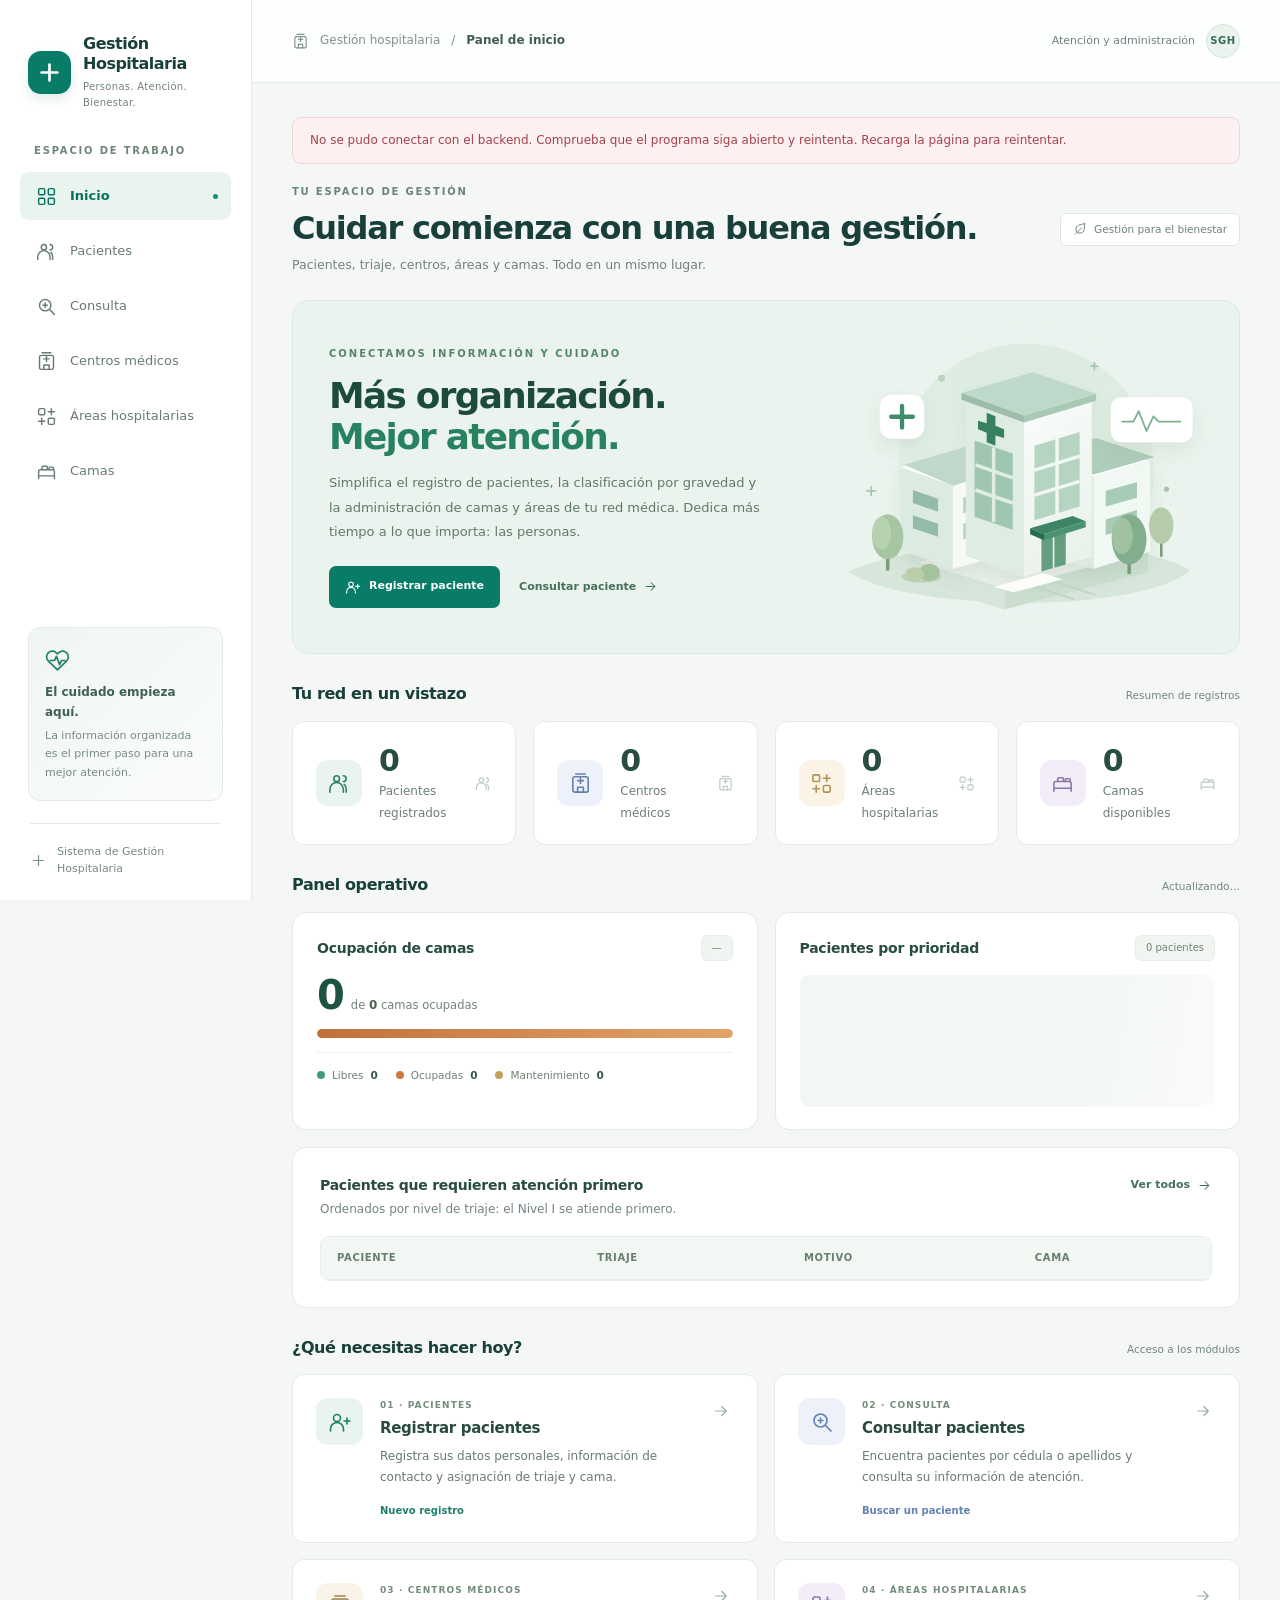
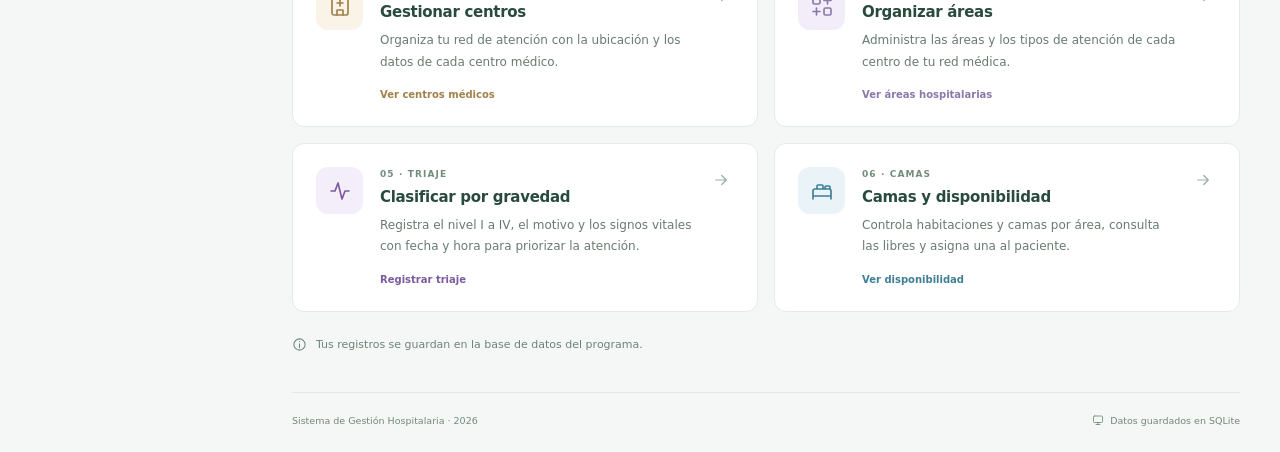
==== commit b705c86c: "Corregir camas heredadas, ampliar el panel y reparar el burndown Las camas escritas como texto en el" ====
--- a/frontend/index.html
+++ b/frontend/index.html
@@ -65,6 +65,40 @@
       <div class="stat"><span class="stat-icon"><svg class="icon " viewBox="0 0 24 24" aria-hidden="true"><path d="M3 20v-8a2 2 0 0 1 2-2h14a2 2 0 0 1 2 2v8M3 17h18M7 10V7a1 1 0 0 1 1-1h4a1 1 0 0 1 1 1v3M15 10V8a1 1 0 0 1 1-1h3a1 1 0 0 1 1 1v2"/></svg></span><div><b id="statCamas">0</b><span>Camas disponibles</span></div><svg class="icon " viewBox="0 0 24 24" aria-hidden="true"><path d="M3 20v-8a2 2 0 0 1 2-2h14a2 2 0 0 1 2 2v8M3 17h18M7 10V7a1 1 0 0 1 1-1h4a1 1 0 0 1 1 1v3M15 10V8a1 1 0 0 1 1-1h3a1 1 0 0 1 1 1v2"/></svg></div>
     </div>
   </section>
+  <section class="ops" aria-labelledby="ops-title">
+    <div class="section-heading"><h2 id="ops-title">Panel operativo</h2><span id="opsActualizado">Actualizando…
+</span></div>
+    <div class="ops-grid">
+      <article class="card ops-card" aria-labelledby="opsCamasTitle">
+        <div class="ops-head"><h3 id="opsCamasTitle">Ocupación de camas</h3><span class="hint" id="opsOcupacionPct">—</span></div>
+        <p class="ops-big"><b id="opsOcupadas">0</b><span>de <b id="opsTotal">0</b> camas ocupadas</span></p>
+        <div class="barra ops-barra" role="img" id="opsBarraImg" aria-label="Ocupación de camas"><i id="opsBarra"></i></div>
+        <ul class="ops-leyenda">
+          <li><i class="punto disponible"></i>Libres <b id="opsLibres">0</b></li>
+          <li><i class="punto ocupada"></i>Ocupadas <b id="opsOcupadasLeyenda">0</b></li>
+          <li><i class="punto mantenimiento"></i>Mantenimiento <b id="opsMantenimiento">0</b></li>
+        </ul>
+      </article>
+      <article class="card ops-card" aria-labelledby="opsTriajeTitle">
+        <div class="ops-head"><h3 id="opsTriajeTitle">Pacientes por prioridad</h3><span class="hint" id="opsTriajeTotal">0 pacientes</span></div>
+        <div id="opsTriaje" class="triaje-lista skeleton" aria-live="polite"></div>
+      </article>
+    </div>
+    <article class="card ops-tabla">
+      <div class="ops-head">
+        <h3>Pacientes que requieren atención primero</h3>
+        <a class="text-link" href="pacientes.html">Ver todos <svg class="icon " viewBox="0 0 24 24" aria-hidden="true"><path d="M5 12h14m-6-6 6 6-6 6"/></svg></a>
+      </div>
+      <p class="form-caption">Ordenados por nivel de triaje: el Nivel I se atiende primero.</p>
+      <div class="tabla-wrap">
+        <table class="tabla">
+          <thead><tr><th>Paciente</th><th>Triaje</th><th>Motivo</th><th>Cama</th></tr></thead>
+          <tbody id="tablaPrioridad"></tbody>
+        </table>
+      </div>
+    </article>
+  </section>
+
   <section aria-labelledby="modules-title">
     <div class="section-heading"><h2 id="modules-title">¿Qué necesitas hacer hoy?</h2><span>Acceso a los módulos</span></div>
     <div class="grid">
--- a/frontend/css/style.css
+++ b/frontend/css/style.css
@@ -1600,3 +1600,188 @@
   }
   
 }
+
+/* ---------- Panel operativo del inicio (calidad del Sprint 2) ---------- */
+.ops-grid {
+  display:grid;
+  grid-template-columns:repeat(auto-fit,minmax(300px,1fr));
+  gap:17px
+}
+.ops-card {
+  margin:0;
+  padding:22px 24px;
+  display:flex;
+  flex-direction:column;
+  gap:14px
+}
+.ops-head {
+  display:flex;
+  align-items:center;
+  justify-content:space-between;
+  gap:14px
+}
+.ops-head h3 {
+  margin:0;
+  color:#284c3d;
+  font-size:14px;
+  font-weight:650;
+  letter-spacing:-.25px
+}
+.ops-head .hint {
+  color:#6f8578;
+  background:#f0f5f1;
+  border:1px solid #e7eee8;
+  padding:4px 10px;
+  border-radius:6px;
+  font-size:10px;
+  white-space:nowrap
+}
+.ops-big {
+  display:flex;
+  align-items:baseline;
+  gap:8px;
+  margin:0
+}
+.ops-big b {
+  color:#1f5241;
+  font-size:40px;
+  line-height:1;
+  font-weight:600;
+  letter-spacing:-2px;
+  font-variant-numeric:tabular-nums
+}
+.ops-big span {
+  color:#71857a;
+  font-size:11.5px
+}
+.ops-big span b {
+  font-size:12px;
+  letter-spacing:0;
+  color:#496454
+}
+.ops-barra {
+  height:9px;
+  background:#eef3f0
+}
+.ops-barra i {
+  background:linear-gradient(90deg,#c2703b,#e2a468);
+  transition:width .45s ease
+}
+.ops-leyenda {
+  display:flex;
+  flex-wrap:wrap;
+  gap:7px 18px;
+  margin:0;
+  padding:14px 0 0;
+  border-top:1px solid #edf1ee;
+  list-style:none;
+  color:#6d8174;
+  font-size:10.5px
+}
+.ops-leyenda li {
+  display:flex;
+  align-items:center;
+  gap:7px
+}
+.ops-leyenda b {
+  color:#355944;
+  font-variant-numeric:tabular-nums
+}
+.punto {
+  width:8px;
+  height:8px;
+  border-radius:50%;
+  background:#8ba79a
+}
+.punto.disponible {
+  background:#3f9e78
+}
+.punto.ocupada {
+  background:#cc7a44
+}
+.punto.mantenimiento {
+  background:#c3a35a
+}
+.triaje-lista {
+  display:flex;
+  flex-direction:column;
+  gap:11px
+}
+.triaje-fila {
+  display:flex;
+  flex-direction:column;
+  gap:6px
+}
+.triaje-texto {
+  display:flex;
+  align-items:center;
+  justify-content:space-between;
+  gap:12px
+}
+.triaje-texto .tag {
+  font-size:9.5px
+}
+.triaje-texto b {
+  color:#355944;
+  font-size:12px;
+  font-variant-numeric:tabular-nums
+}
+.barra.barra-n1 i {
+  background:linear-gradient(90deg,#b0414d,#d4737b)
+}
+.barra.barra-n2 i {
+  background:linear-gradient(90deg,#c1703c,#e0a273)
+}
+.barra.barra-n3 i {
+  background:linear-gradient(90deg,#b3943f,#d7bd74)
+}
+.barra.barra-n4 i {
+  background:linear-gradient(90deg,#3f8d76,#82c1a6)
+}
+.barra.barra-sin i {
+  background:linear-gradient(90deg,#94a59b,#c2cfc6)
+}
+.ops-tabla {
+  margin-top:17px
+}
+.ops-tabla .ops-head {
+  margin-bottom:4px
+}
+.ops-tabla .form-caption {
+  margin:0 0 16px
+}
+.celda-nota {
+  display:block;
+  color:#8a9b8e;
+  font-size:10px;
+  font-weight:400;
+  letter-spacing:.2px
+}
+.tag.cama-heredada {
+  color:#8a6d33;
+  background:#faf3e3;
+  border:1px solid #f0e4c9
+}
+.sin-cama {
+  color:#9aa9a0;
+  font-size:11px
+}
+.skeleton {
+  min-height:132px;
+  border-radius:9px;
+  background:linear-gradient(100deg,#f3f7f4 30%,#fafcfb 50%,#f3f7f4 70%);
+  background-size:220% 100%;
+  animation:brillo 1.2s linear infinite
+}
+@keyframes brillo {
+  from { background-position:120% 0 }
+  to { background-position:-120% 0 }
+}
+@media(prefers-reduced-motion:reduce) {
+  .skeleton { animation:none; background:#f4f8f5 }
+}
+@media(max-width:760px) {
+  .ops-card { padding:19px 18px }
+  .ops-big b { font-size:33px }
+  .ops-big { flex-wrap:wrap }
+}
